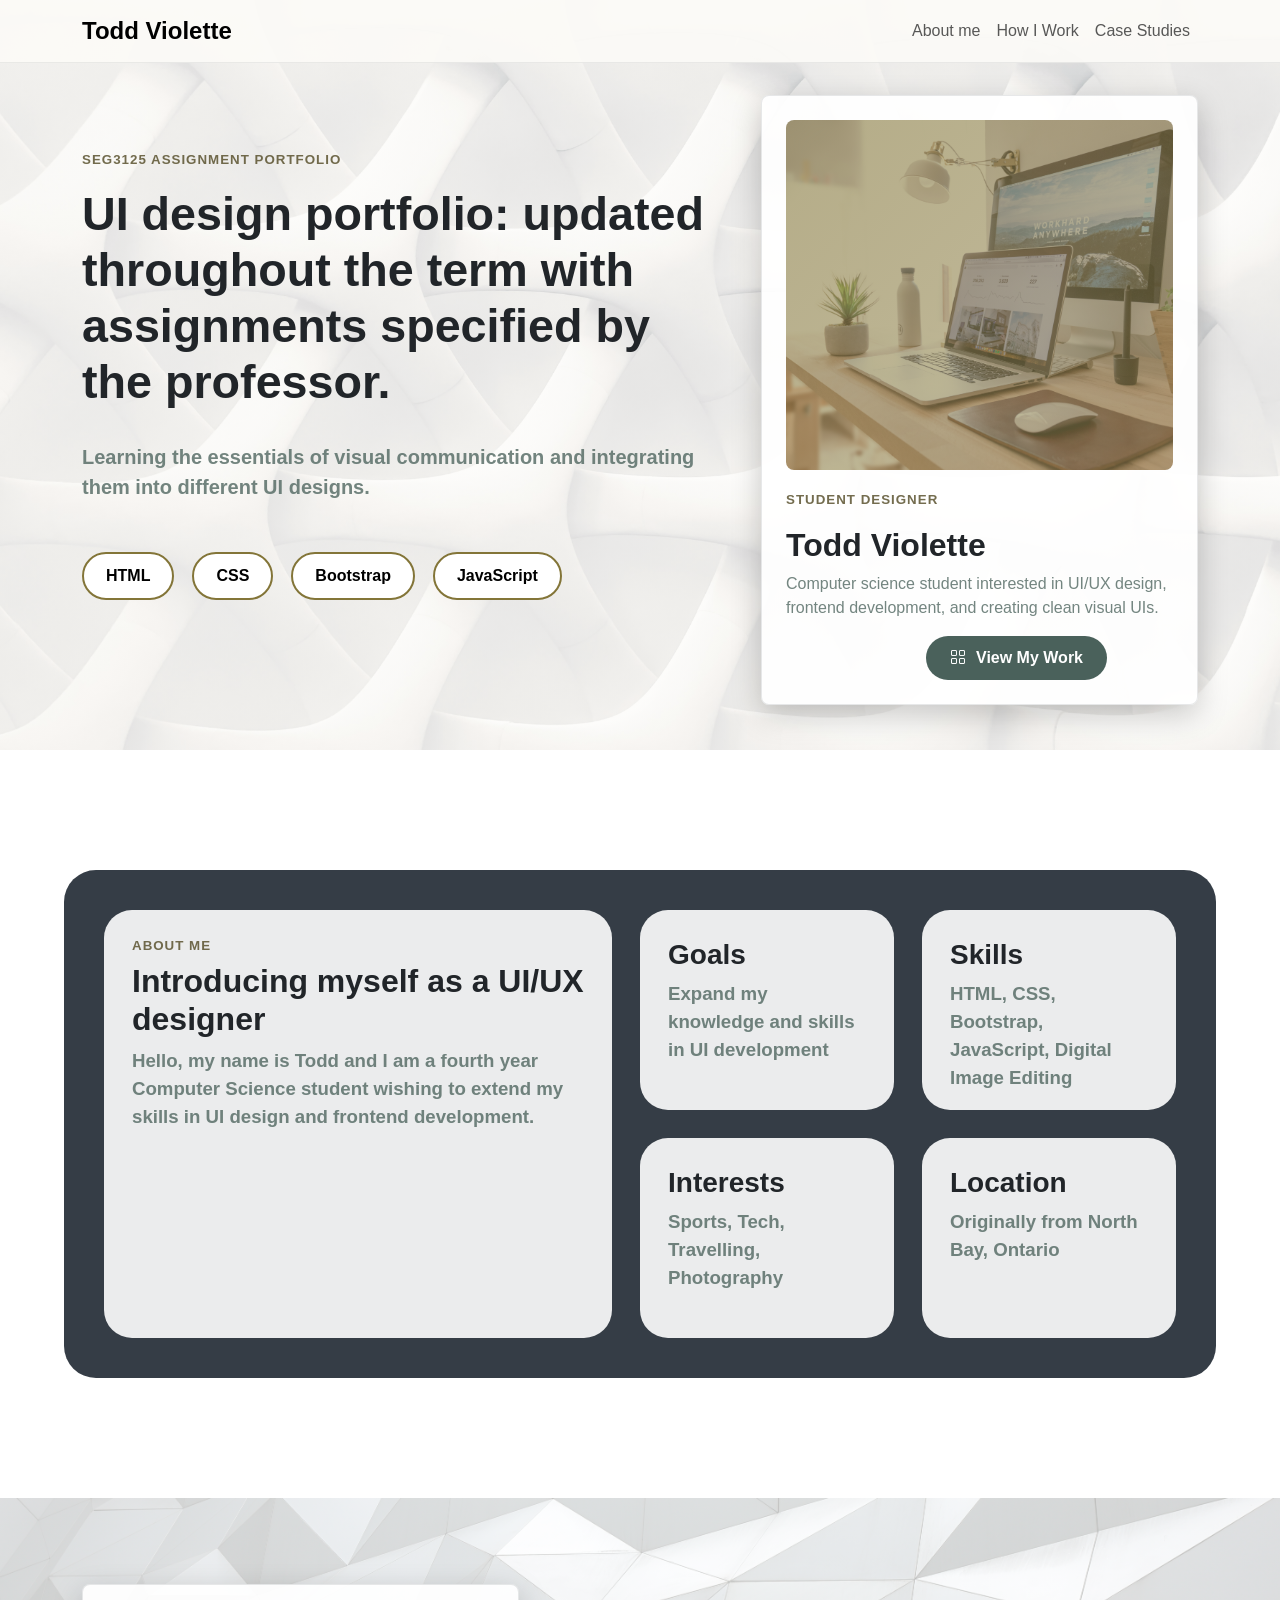
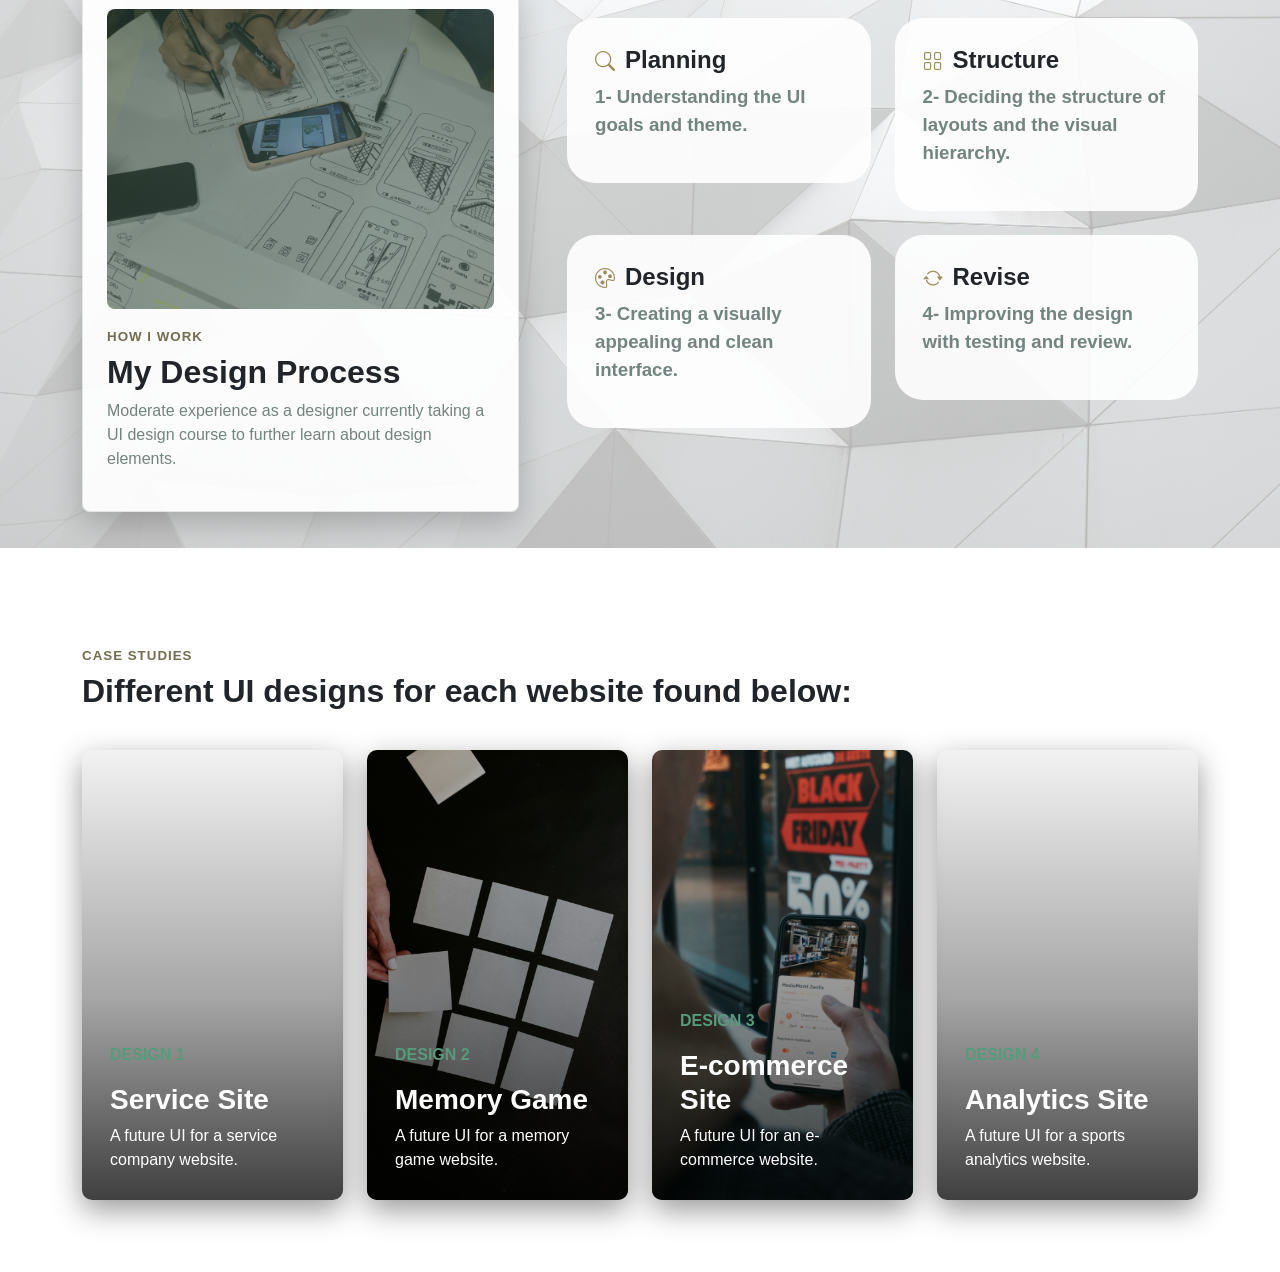
==== index.html @ 63672a0a "portfolio commit" ====
<!DOCTYPE html>
<html lang="en">
    <head>
        <meta charset="UTF-8">
        <meta name="viewport" content="width=device-width, initial-scale=1.0">
        <link rel="preconnect" href="https://cdn.jsdelivr.net">
        <link href="https://cdn.jsdelivr.net/npm/bootstrap@5.3.8/dist/css/bootstrap.min.css" rel="stylesheet">
        <link rel="stylesheet" href="assets/styles.css">
        <link rel="stylesheet" href="https://cdn.jsdelivr.net/npm/bootstrap-icons@1.11.3/font/bootstrap-icons.min.css">
        <title>Todd Violette | UI Design Portfolio</title>

        
    
    </head>
    <body>

        <nav class="navbar navbar-expand-lg fixed-top">
            <div class="container">
                <a class="navbar-brand" href="#top">Todd Violette</a>

                <button class="navbar-toggler" type="button" data-bs-toggle="collapse" data-bs-target="#navbarNav">
                    <span class="navbar-toggler-icon"></span>
                </button>

                <div class="collapse navbar-collapse justify-content-end" id="navbarNav">
                    <ul class="navbar-nav ms-auto">
                        <li><a class="nav-link" href="#about">About me</a></li>
                        <li><a class="nav-link" href="#process">How I Work</a></li>
                        <li><a class="nav-link" href="#my-work">Case Studies</a></li>
                    </ul>
                </div>
            </div>
        </nav>

        <section class="intro-section" id="top">
            <div class="container">
                <div class="row align-items-center g-5">
                    <div class="col-lg-7 col-12">
                        <p class="intro-title">SEG3125 ASSIGNMENT PORTFOLIO</p>
                        <h1>UI design portfolio: updated throughout the term with assignments specified by the professor.</h1>
                        <br>
                        <p class="intro-text">
                            Learning the essentials of visual communication and integrating them into different UI designs. 
                        </p>
                        <div class="skill-tags">
                            <span>HTML</span>
                            <span>CSS</span>
                            <span>Bootstrap</span>
                            <span>JavaScript</span>
                        </div>
                    </div>
                    <div class="col-lg-5 col-12">
                        <div class="picture-panel">
                            <div class="panel-image"></div>
                            <div>
                                <p class="panel-label">STUDENT DESIGNER</p>
                                <h2>Todd Violette</h2>
                                <p style="color: rgba(74, 97, 91, 0.772);">Computer science student interested in UI/UX design, frontend development, and creating clean visual UIs.</p>
                                <a href="#my-work" class="work-button">
                                    <i class="bi bi-grid"></i>
                                    View My Work
                                </a>
                            </div>
                        </div>
                    </div>
                </div>
            </div>
        </section>

        <div id="about"></div>
        <section class="about-grid-section">
            <div class="grid-card intro-card">
                <h4 class="panel-label">ABOUT ME</h4>
                <h2>Introducing myself as a UI/UX designer</h2>
                <p>
                    Hello, my name is Todd and I am a fourth year Computer Science student
                    wishing to extend my skills in UI design and frontend development. 
                </p>
            </div>
            <div class="grid-card">
                <h3>Goals</h3>
                <p>Expand my knowledge and skills in UI development</p>
            </div>
            <div class="grid-card">
                <h3>Skills</h3>
                <p>HTML, CSS, Bootstrap, JavaScript, Digital Image Editing</p>
            </div>

            <div class="grid-card">
                <h3>Interests</h3>
                <p>Sports, Tech, Travelling, Photography</p>
            </div>
            <div class="grid-card">
                <h3>Location</h3>
                <p>Originally from North Bay, Ontario</p>
            </div>
        </section>

        <section class="process-section" id="process">
            <div class="container">
                <div class="row align-items-center g-5">
                    <div class="col-12 col-lg-5">
                        <div class="picture-panel">
                            <div class="process-image"></div>
                            <div>
                                <h4 class="panel-label">HOW I WORK</h4>
                                <h2>My Design Process</h2>
                                <p style="color: rgba(74, 97, 91, 0.772);">
                                    Moderate experience as a designer currently taking a UI design
                                    course to further learn about design elements. 
                                </p>
                            </div>
                        </div>
                    </div>

                    <div class="col-12 col-lg-7">
                        <div class="row g-4">
                            <div class="col-12 col-md-6">
                                <div class="grid-card">
                                    <h4><i class="bi bi-search"></i>Planning</h4>
                                    <p>1- Understanding the UI goals and theme.</p>
                                </div>
                            </div>

                            <div class="col-12 col-md-6">
                                <div class="grid-card">
                                    <h4> <i class="bi bi-grid"></i>Structure</h4>
                                    <p>2- Deciding the structure of layouts and the visual hierarchy.</p>
                                </div>
                            </div>

                            <div class="col-12 col-md-6">
                                <div class="grid-card">
                                    <h4><i class="bi bi-palette"></i>Design</h4>
                                    <p>3- Creating a visually appealing and clean interface.</p>
                                </div>
                            </div>

                            <div class="col-12 col-md-6">
                                <div class="grid-card">
                                    <h4><i class="bi bi-arrow-repeat"></i>Revise</h4>
                                    <p>4- Improving the design with testing and review.</p>
                                </div>
                            </div>

                        </div>
                    </div>
                </div>
            </div>

        </section>

        <section class="case-studies" id="my-work">
            <div class="container">
                <h4 class="panel-label" style="margin-top: 100px;">CASE STUDIES</h4>
                <h2>Different UI designs for each website found below:</h2>

                <div class="row g-4 mt-3">
                    <div class="col-12 col-md-6 col-lg-3">
                        <a class="case-card service-image" href="service.html">
                            <div class="case-content">
                                <p>DESIGN 1</p>
                                <h3>Service Site</h3>
                                <span>A future UI for a service company website.</span>
                                
                            </div>
                        </a>
                    </div>

                    <div class="col-12 col-md-6 col-lg-3">
                        <a class="case-card game-image" href="memory-game.html">
                            <div class="case-content">
                                <p>DESIGN 2</p>
                                <h3>Memory Game</h3>
                                <span>A future UI for a memory game website.</span>
                                
                            </div>
                        </a>
                    </div>

                    <div class="col-12 col-md-6 col-lg-3">
                        <a class="case-card ecommerce-image" href="ecommerce.html">
                            <div class="case-content">
                                <p>DESIGN 3</p>
                                <h3>E-commerce Site</h3>
                                <span>A future UI for an e-commerce website.</span>
                                
                            </div>
                        </a>
                    </div>

                    <div class="col-12 col-md-6 col-lg-3">
                        <a class="case-card analytics-image" href="analytics.html">
                            <div class="case-content">
                                <p>DESIGN 4</p>
                                <h3>Analytics Site</h3>
                                <span>A future UI for a sports analytics website.</span>
                            </div>
                        </a>
                    </div>
                </div>
            </div>
        </section>


        <br><br><br>
        <script src="https://cdn.jsdelivr.net/npm/bootstrap@5.3.8/dist/js/bootstrap.bundle.min.js"></script>
    </body>
</html>
---- assets/styles.css ----
html {
    scroll-behavior: smooth;
}

body {
    background: var(--paper);
    font-family:'Gill Sans', 'Gill Sans MT', Calibri, 'Trebuchet MS', sans-serif;

}

.navbar {
    background: rgba(251, 250, 247, 0.94);
    border-bottom: 1px solid rgba(23, 32, 38, 0.08);

}

.navbar-brand {
    font-weight: 800;
    font-size: 24px;
    font-family: Arial, Helvetica, sans-serif;
}

.nav-link:hover{
    font-weight: 600;
    color: rgb(83, 75, 38);
}

.intro-section {
    min-height: 750px;
    display: flex;
    align-items: center;
    background:
        linear-gradient(135deg, rgba(251, 250, 247, 0.655), rgba(251, 250, 247, 0.55)),
        url("background.jpg") center / cover;
}

.intro-title, .panel-label {
    color: rgba(83, 75, 38, 0.816);
    font-size: 10pt;
    font-weight: bold;
    letter-spacing: 1px;
}

h1 {
    font-weight: bold;
    font-size: 35pt;
}

h2, h3, h4 {
    font-weight: bold;
}

.intro-text {
    color: rgba(74, 97, 91, 0.772);
    font-weight: bold;
    font-size: 15pt;
    max-width: 650px;
}

.skill-tags {
    display: flex;
    gap: 18px;
    flex-wrap: wrap;
    margin-top: 50px;
}

.skill-tags span {
    padding: 10px 22px;
    border: 2px solid #837538;
    border-radius: 999px;
    font-size: 16px;
    font-weight: 700;
    color: black;
    background-color: white;
}

.picture-panel {
    background: rgba(255, 255, 255, 0.92);
    border: 1px solid rgba(23, 32, 38, 0.1);
    border-radius: 8px;
    box-shadow: 0 10px 30px rgba(0, 0, 0, 0.208);
    padding: 24px;
    margin-top: 50px;
}

.panel-image{
    width: 100%;
    height: 350px;
    border-radius: 8px;
    background:
        linear-gradient(135deg,rgba(131, 117, 56, 0.599),rgba(155, 142, 92, 0.598)),
        url("set-up.jpg") center / cover;
    display: grid;
    place-items: center;
    margin-bottom: 20px;

}

.process-image {
    width: 100%;
    height: 300px;
    border-radius: 8px;
    background:
        linear-gradient(135deg,rgba(47, 72, 61, 0.6),rgba(74, 97, 91, 0.6)),
        url("process.jpg") center / cover;
    display: grid;
    place-items: center;
    margin-bottom: 20px;
}


.work-button {
    display: inline-flex;
    align-items: center;
    
    background-color: rgb(74, 97, 91);
    color: white;
    font-weight: 600;
    text-decoration: none;

    border-radius: 999px;
    margin-left: 140px;
    gap: 10px;
    padding: 10px 24px;
}

.work-button:hover {
    background-color: rgb(47, 72, 61);
    transform: translateY(-2px);
}

.about-grid-section {
    width: 90%;
    margin: 120px auto;
    background-color: #17202add;
    border-radius: 32px;
    padding: 40px;

    display: grid;
    grid-template-columns: 2fr 1fr 1fr;
    grid-template-rows: 200px 200px;
    gap: 28px;
}

.grid-card {
    background: rgba(255, 255, 255, 0.9);
    border-radius: 28px;
    padding: 28px;
    overflow: hidden;
}

.intro-card {
    grid-row: span 2;
}

.grid-card p {
    color: rgba(74, 97, 91, 0.772);
    font-size: 14pt;
    font-weight: 600;
}

.grid-card:hover, .case-card:hover {
    transform: translateY(-5px);
}

.process-section {
    min-height: 650px;
    display: flex;
    align-items: center;
    background:
        linear-gradient(135deg, rgba(255, 255, 255, 0.75), rgba(255, 255, 255, 0.7)),
        url("background2.jpg") center / cover;


}

.grid-card i {
    color: rgb(155, 142, 92);
    margin-right: 10px;
    font-size: 20px;
}

.case-card {
    min-height: 450px;
    border-radius: 10px;
    padding: 28px;
    position: relative;
    overflow: hidden;
    display: flex;
    flex-direction: column;
    justify-content: flex-end;
    text-decoration: none;
    background-size: cover;
    background-position: center;
    box-shadow: 0 10px 30px rgba(0, 0, 0, 0.408);
}

.case-card::before {
    content: "";
    position: absolute;
    inset: 0;
    background: linear-gradient(
        to top,
        rgba(0,0,0,0.75) 0%,
        rgba(0,0,0,0.35) 45%,
        rgba(0,0,0,0.05) 100%
  );
    z-index: 1;
}


.service-image {
    background-image: url("service.jpg");
    
}

.game-image {
    background-image: url("memory.jpg");

}

.ecommerce-image {
    background-image: url("ecommerce.jpg");

}

.analytics-image {
    background-image: url("analytics.jpg");

}

.case-content {
  position: relative;
  z-index: 2;
}

.case-content p {
    color: #579a7c;
    font-weight: bold;
    
}

.case-content h3, .case-content span {
    color: white;

}
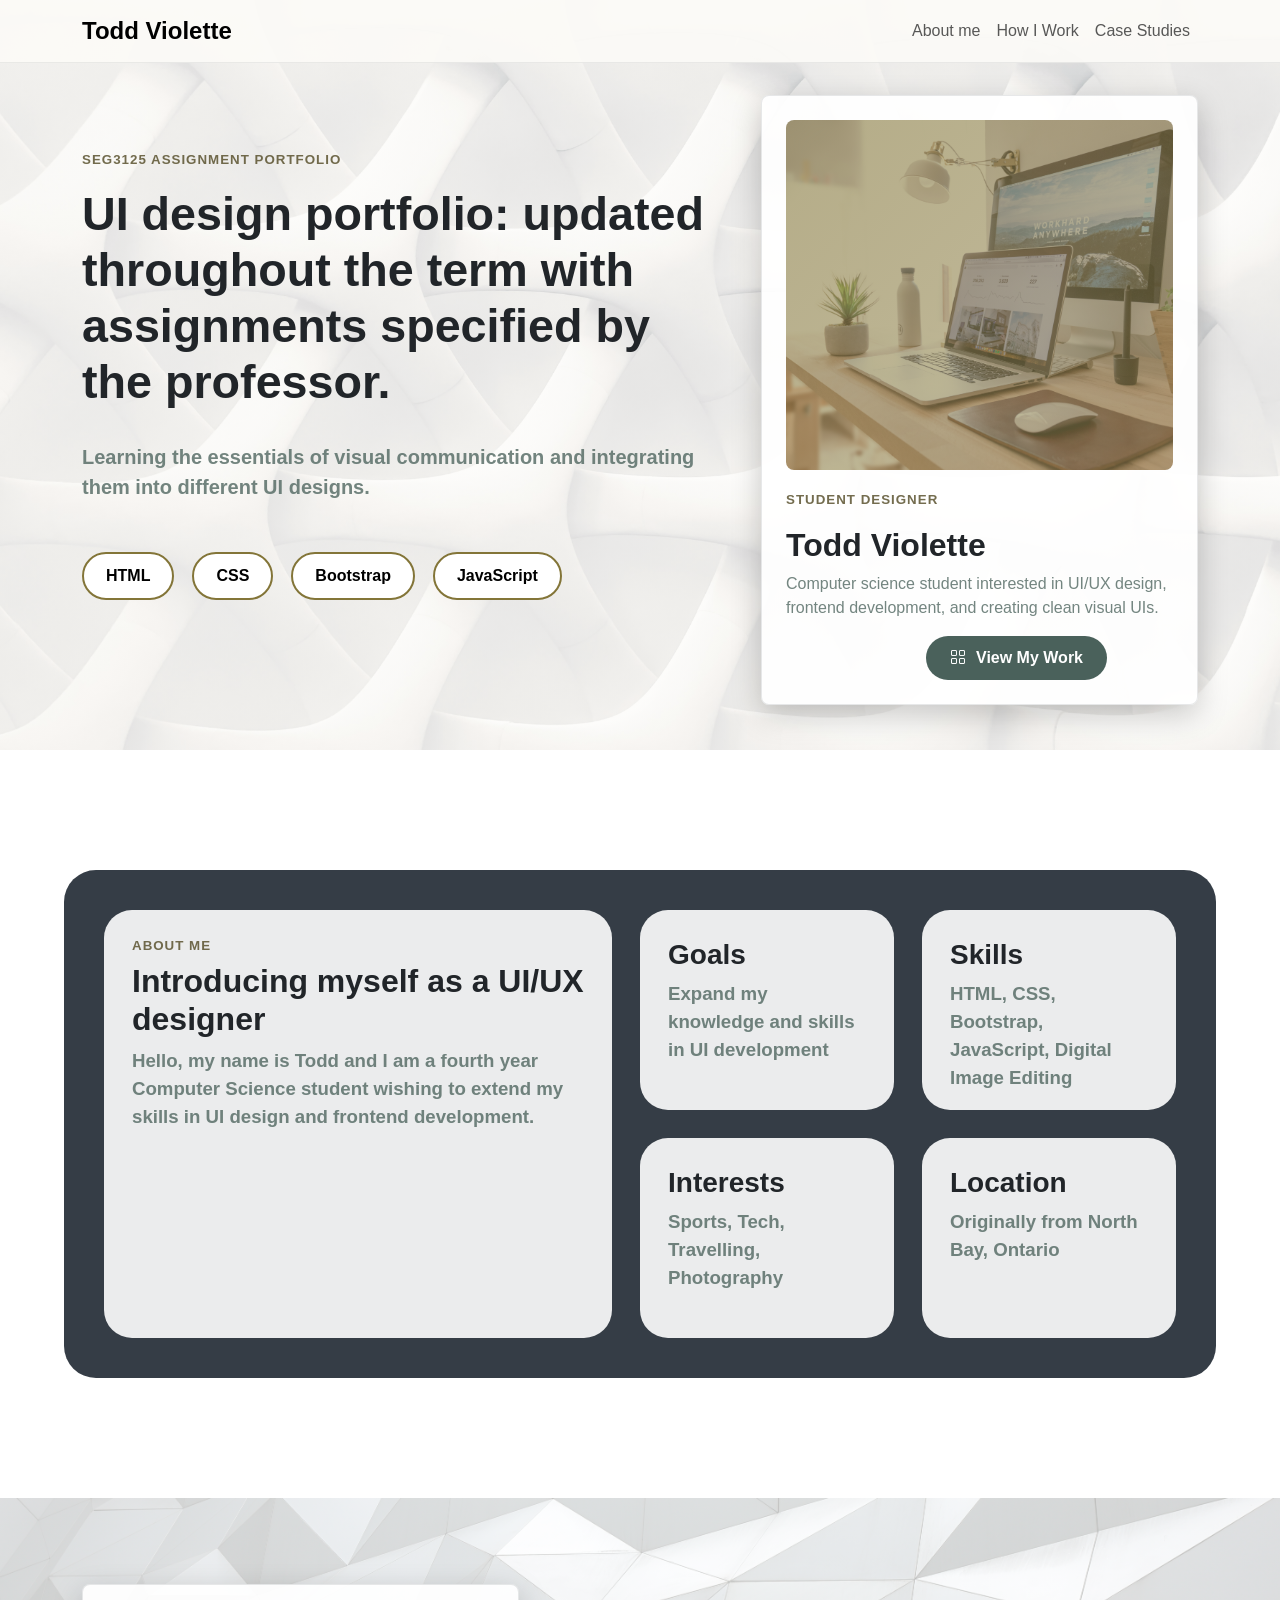
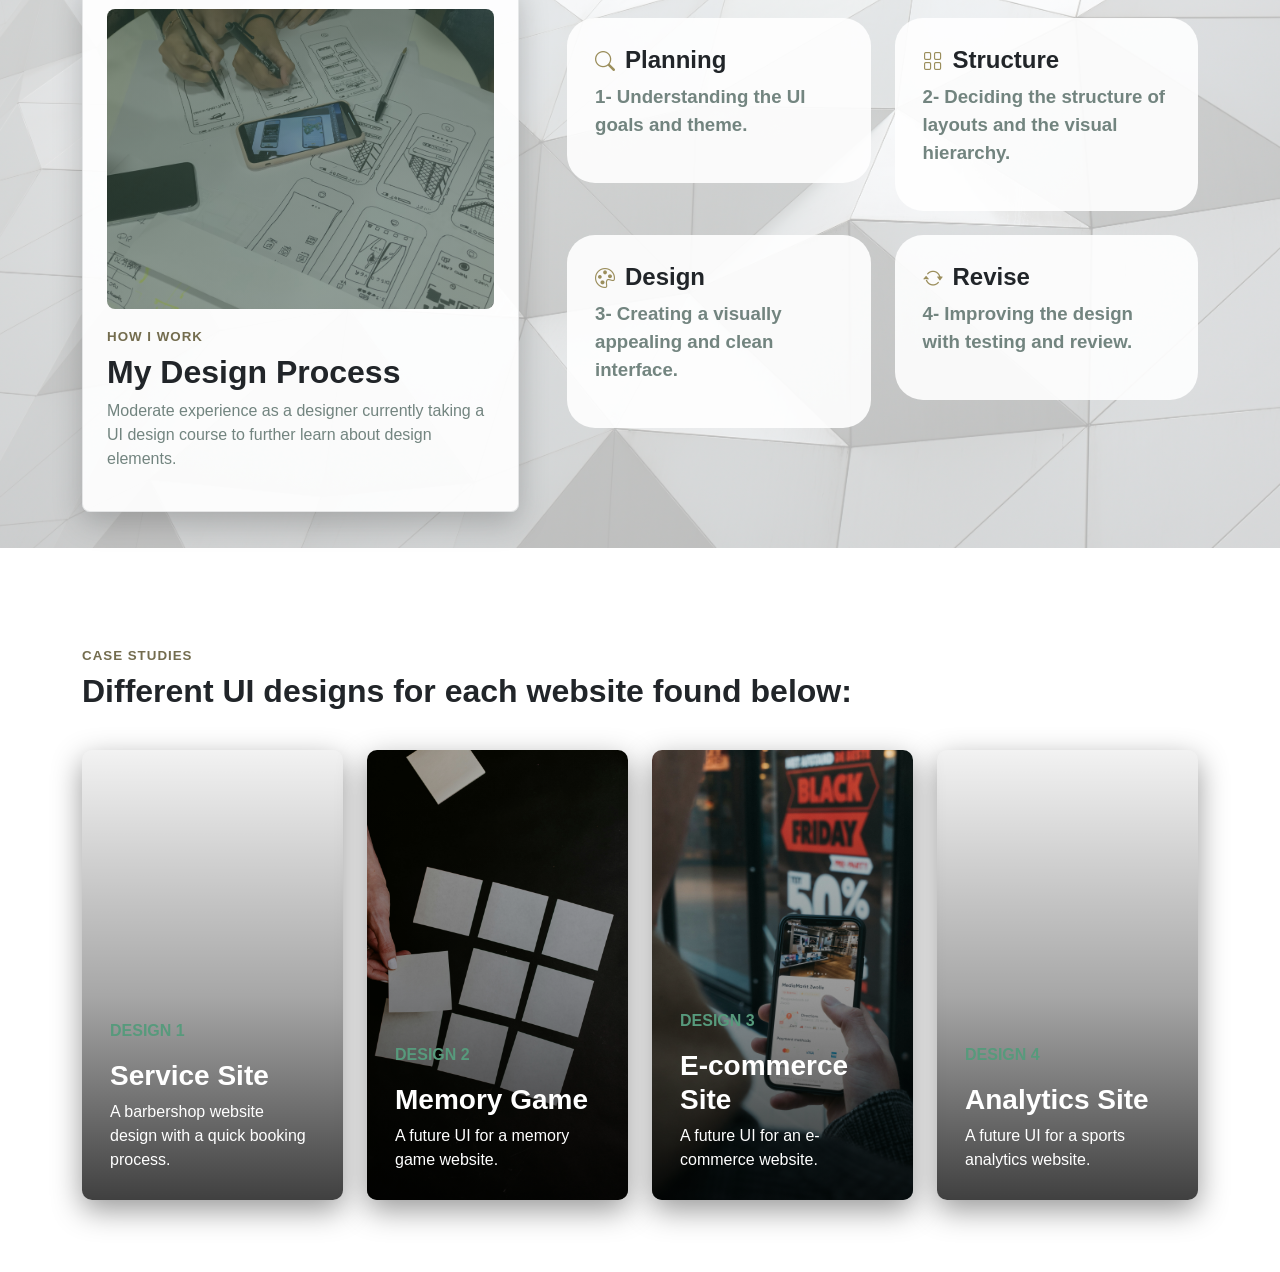
==== commit 2cfe2f64: "Added service site link" ====
--- a/index.html
+++ b/index.html
@@ -157,11 +157,11 @@
 
                 <div class="row g-4 mt-3">
                     <div class="col-12 col-md-6 col-lg-3">
-                        <a class="case-card service-image" href="service.html">
+                        <a class="case-card service-image" href="https://vintage-cuts.netlify.app/" target="_blank">
                             <div class="case-content">
                                 <p>DESIGN 1</p>
                                 <h3>Service Site</h3>
-                                <span>A future UI for a service company website.</span>
+                                <span>A barbershop website design with a quick booking process.</span>
                                 
                             </div>
                         </a>
--- a/assets/styles.css
+++ b/assets/styles.css
@@ -210,7 +210,7 @@
 
 
 .service-image {
-    background-image: url("service.jpg");
+    background-image: url("barbershop.jpg");
     
 }
 
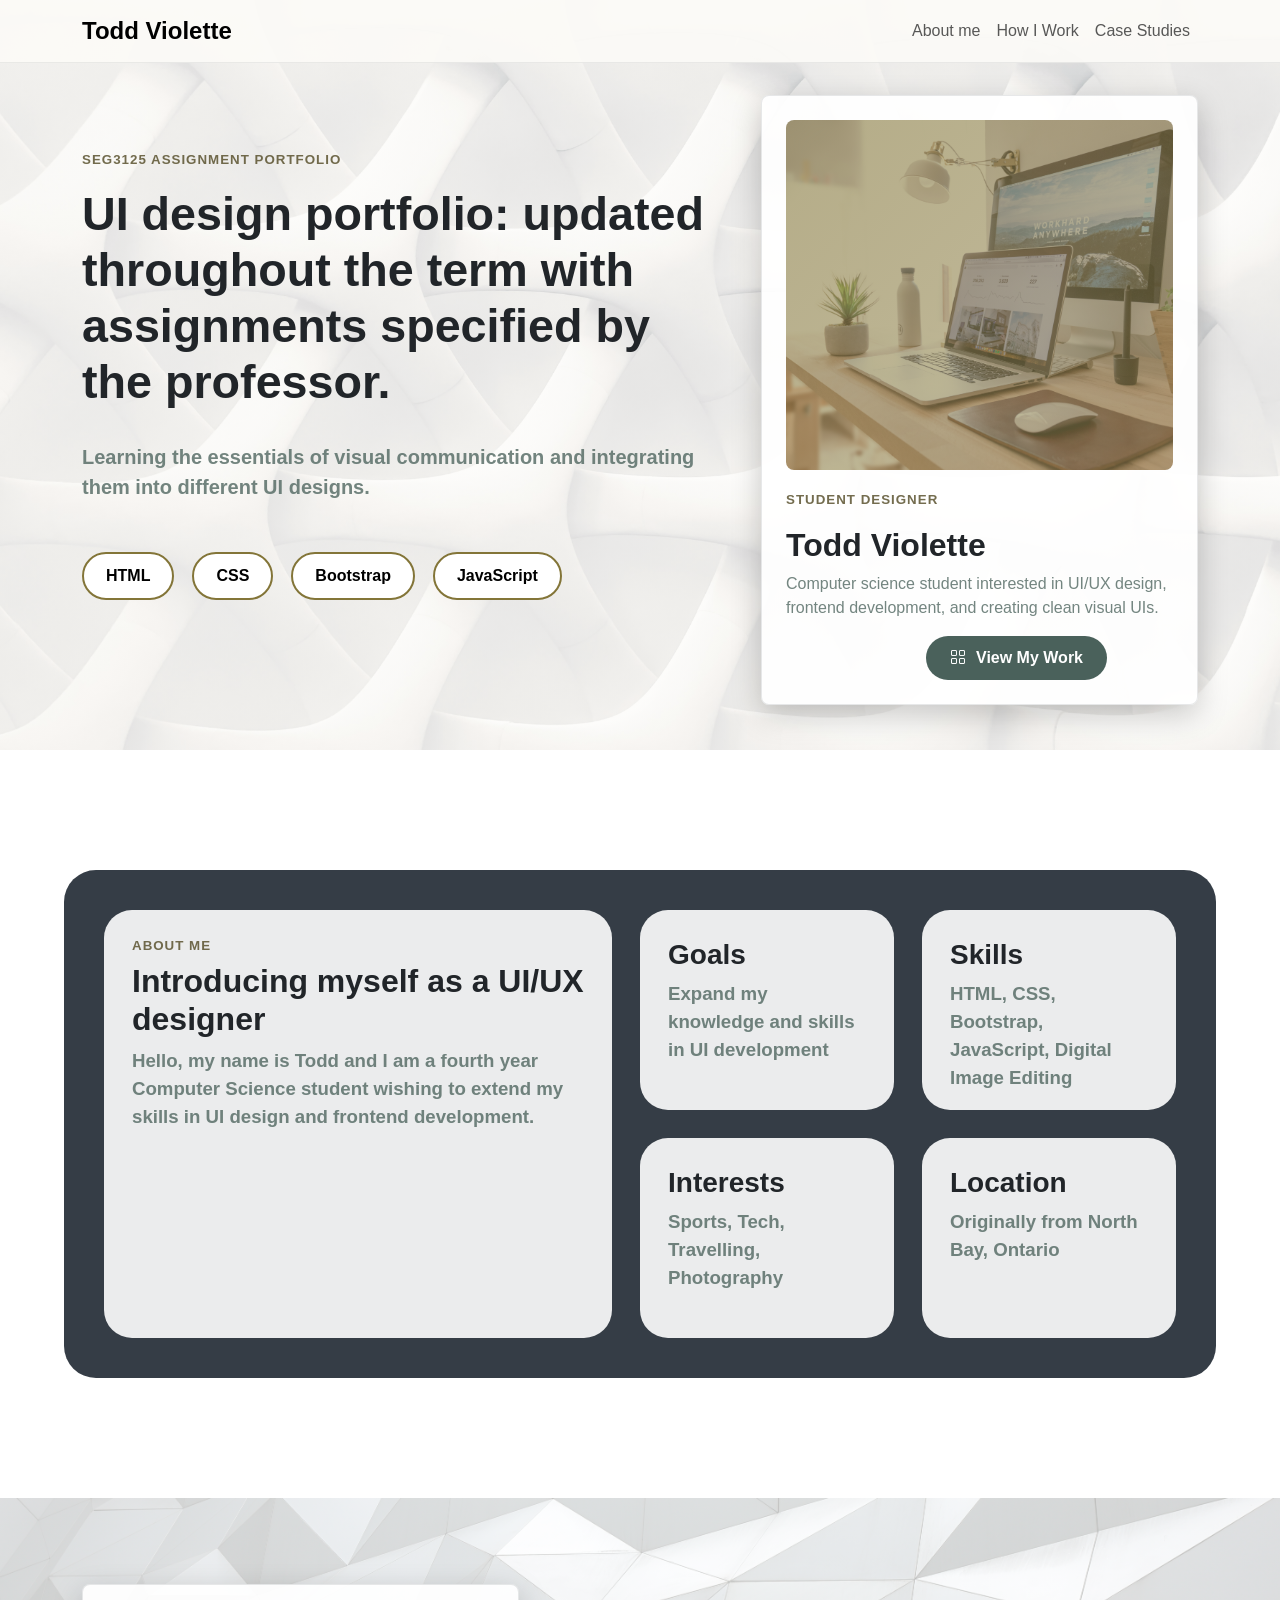
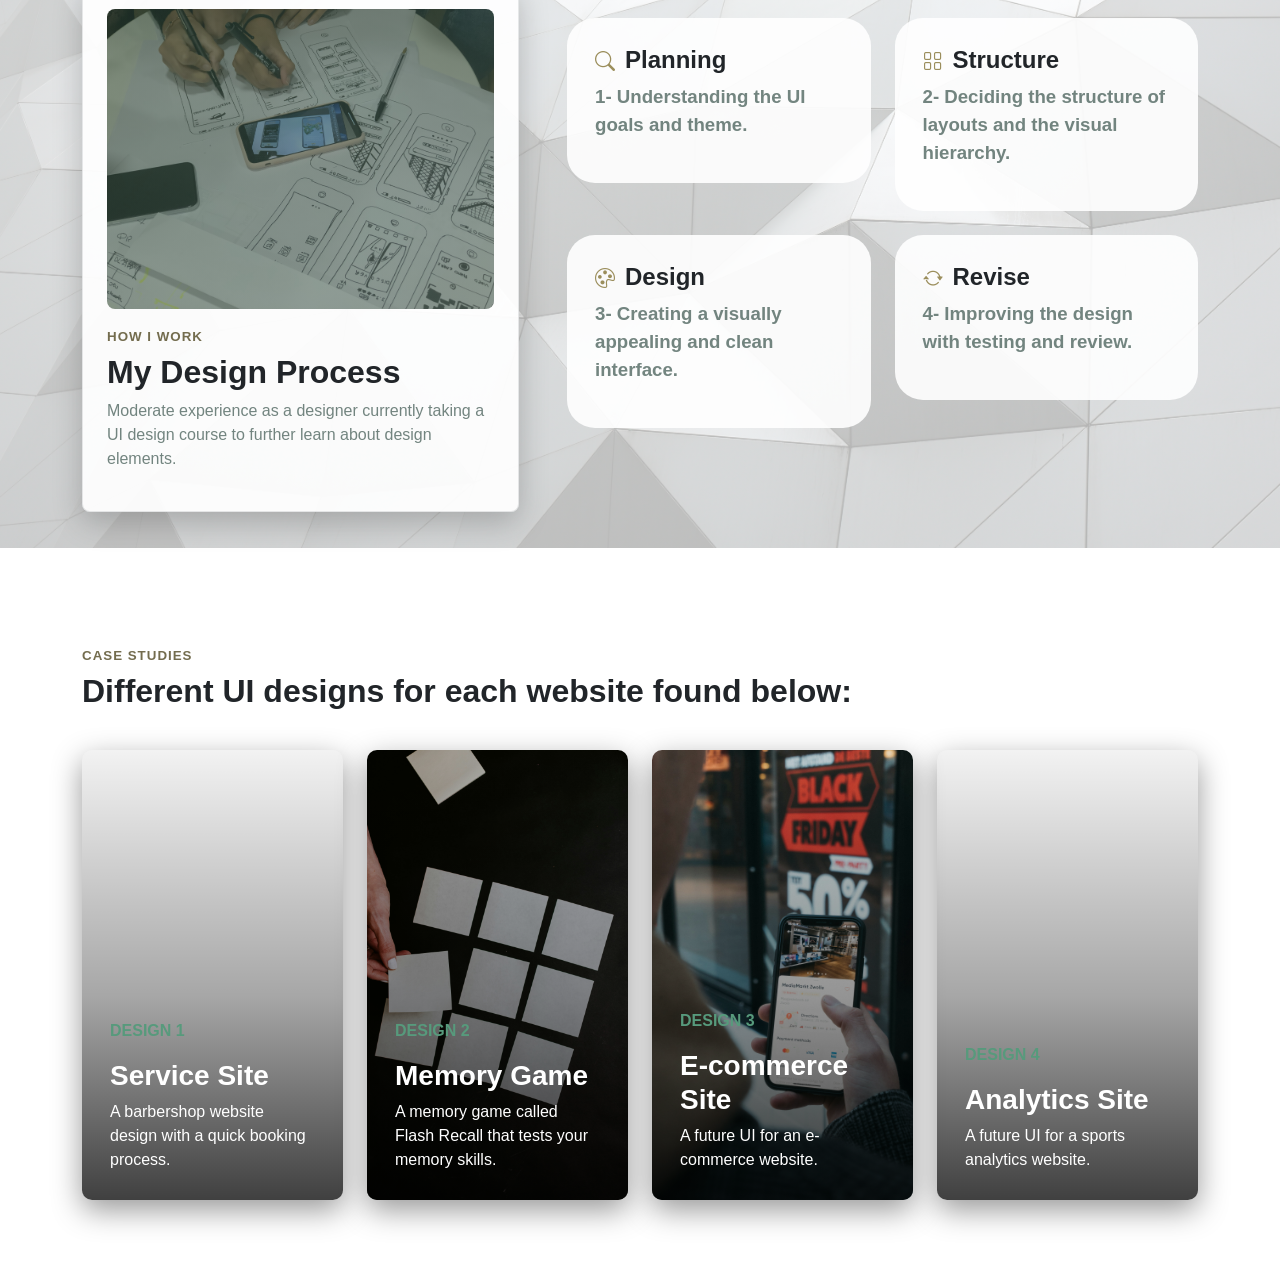
==== commit b02632fc: "Added Flash Recall link" ====
--- a/index.html
+++ b/index.html
@@ -168,11 +168,11 @@
                     </div>
 
                     <div class="col-12 col-md-6 col-lg-3">
-                        <a class="case-card game-image" href="memory-game.html">
+                        <a class="case-card game-image" href="https://flashrecallll.netlify.app/" target="_blank">
                             <div class="case-content">
                                 <p>DESIGN 2</p>
                                 <h3>Memory Game</h3>
-                                <span>A future UI for a memory game website.</span>
+                                <span>A memory game called Flash Recall that tests your memory skills.</span>
                                 
                             </div>
                         </a>
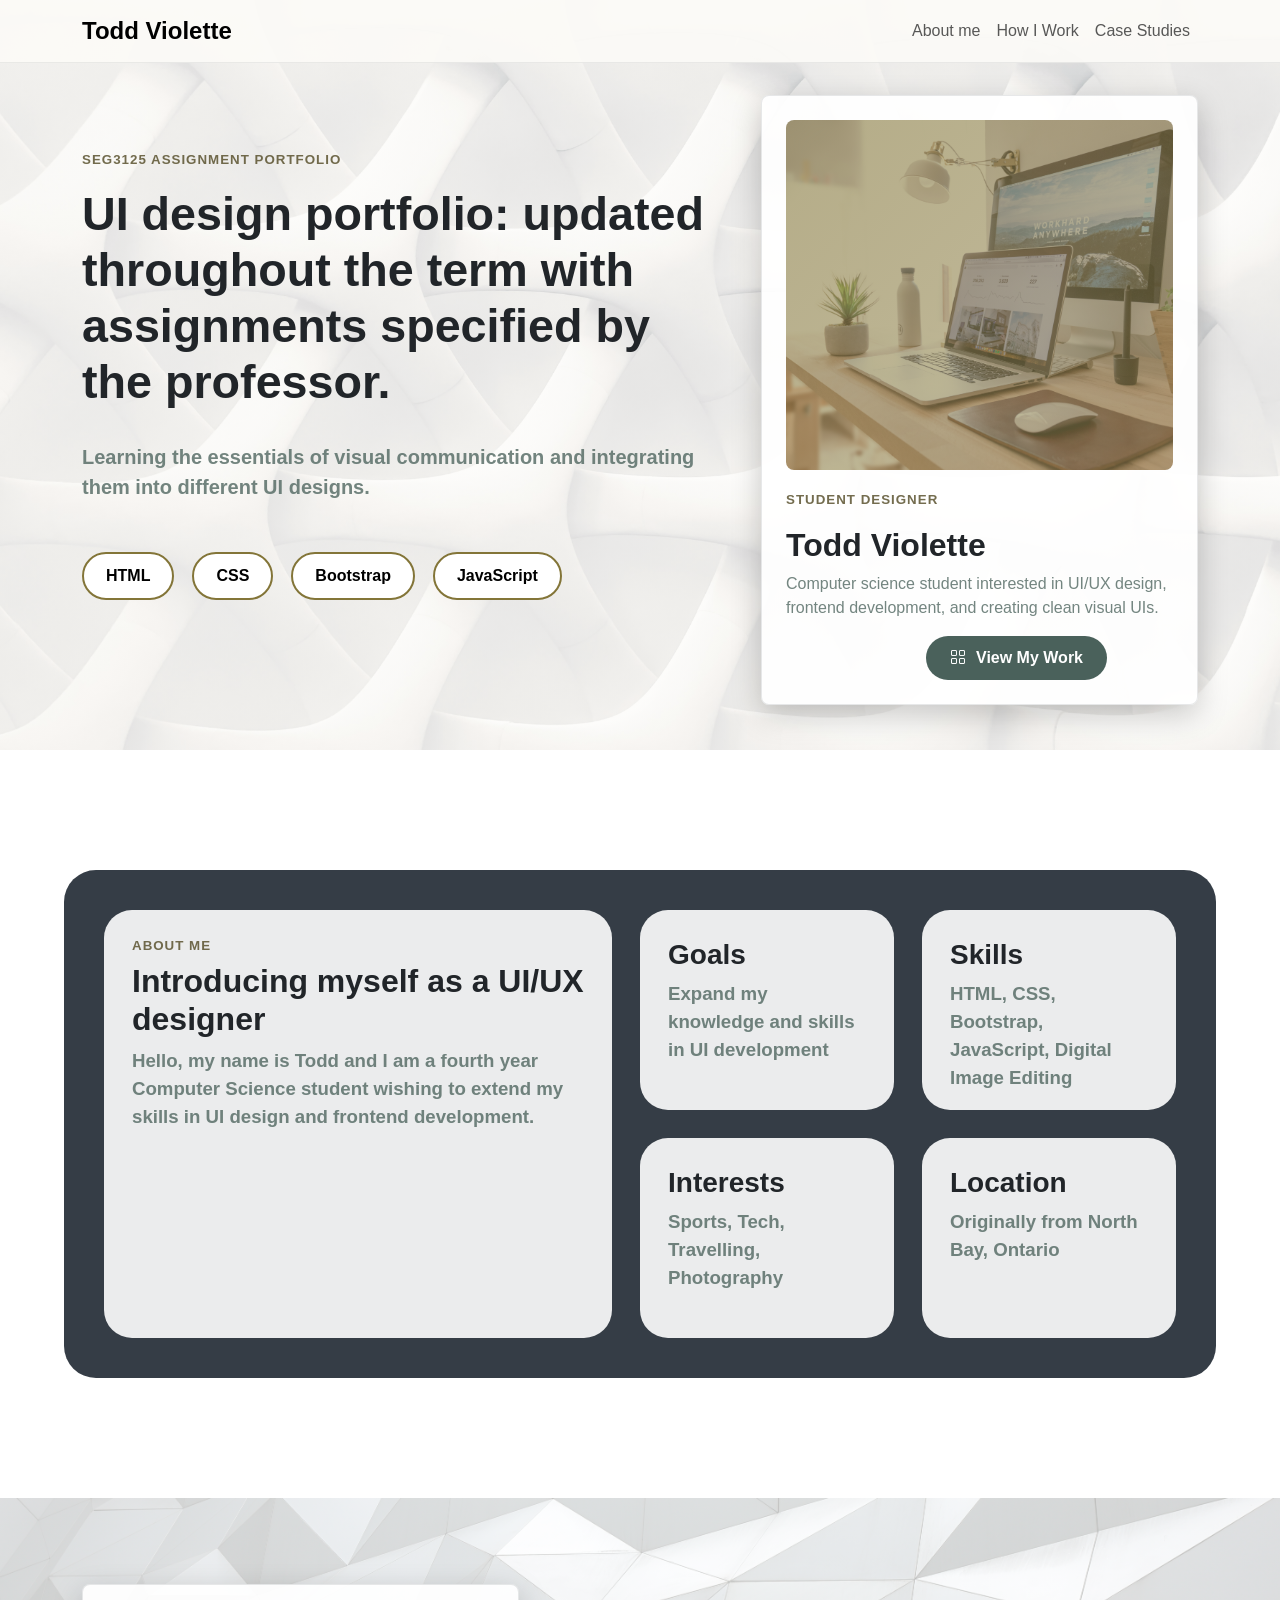
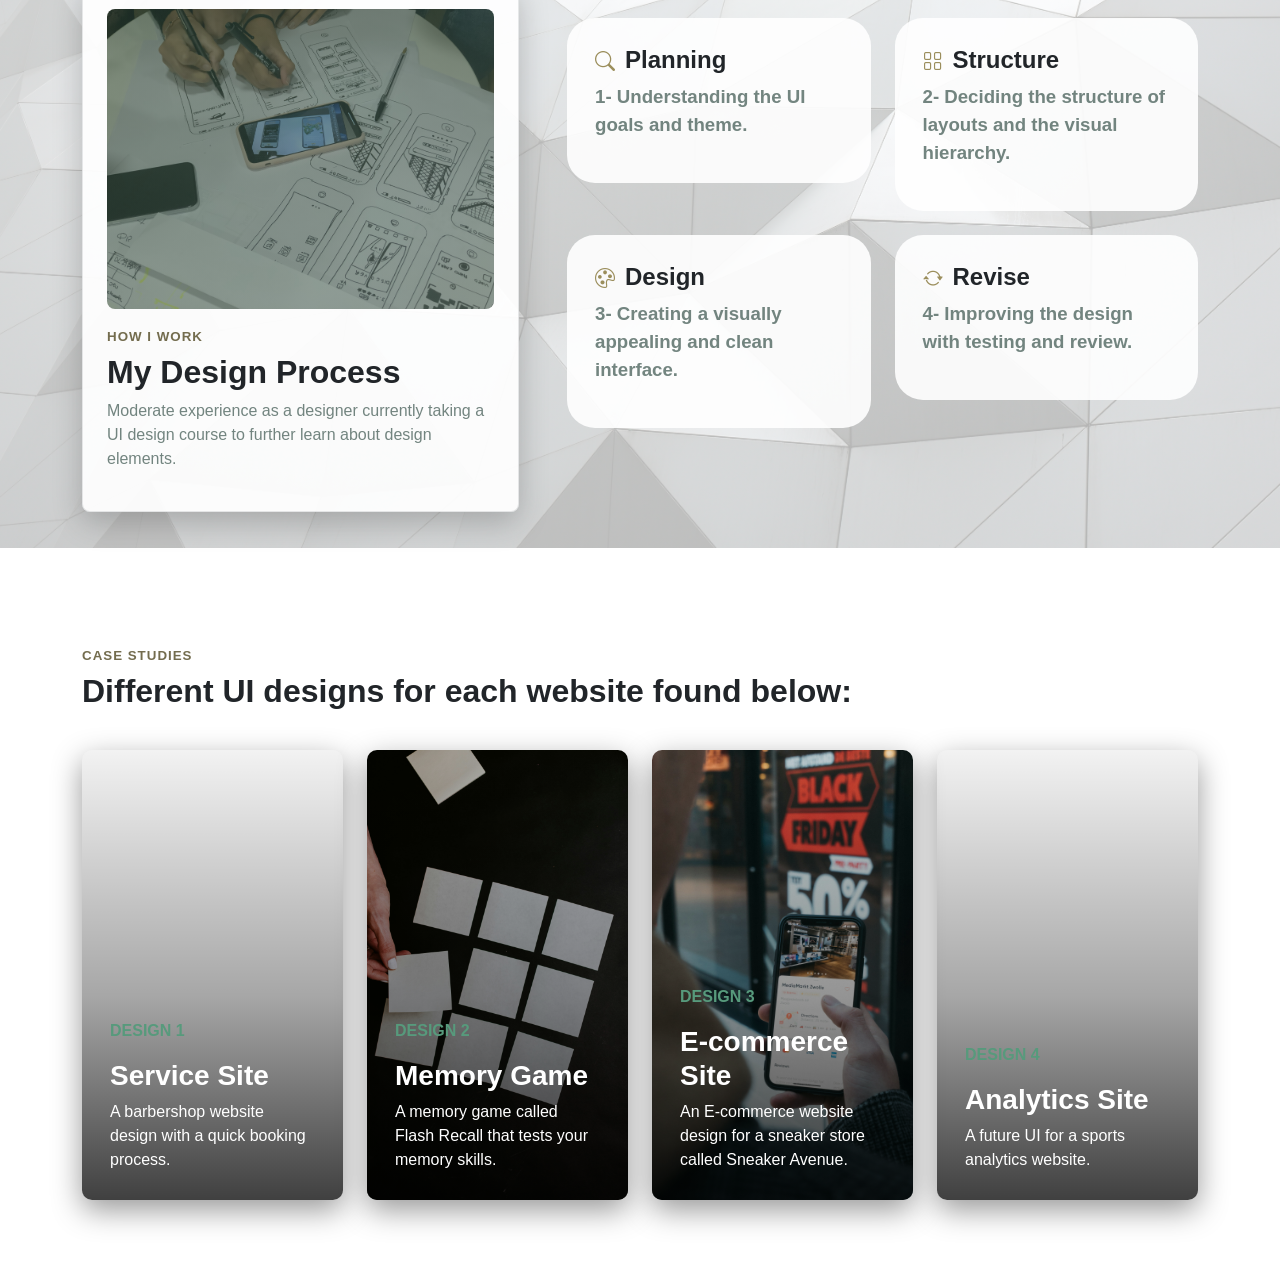
==== commit 8a2de1a0: "Changed message on Design 3 card" ====
--- a/index.html
+++ b/index.html
@@ -179,11 +179,11 @@
                     </div>
 
                     <div class="col-12 col-md-6 col-lg-3">
-                        <a class="case-card ecommerce-image" href="ecommerce.html">
+                        <a class="case-card ecommerce-image" href="https://sneaker-avenue.netlify.app/" target="_blank">
                             <div class="case-content">
                                 <p>DESIGN 3</p>
                                 <h3>E-commerce Site</h3>
-                                <span>A future UI for an e-commerce website.</span>
+                                <span>An E-commerce website design for a sneaker store called Sneaker Avenue.</span>
                                 
                             </div>
                         </a>
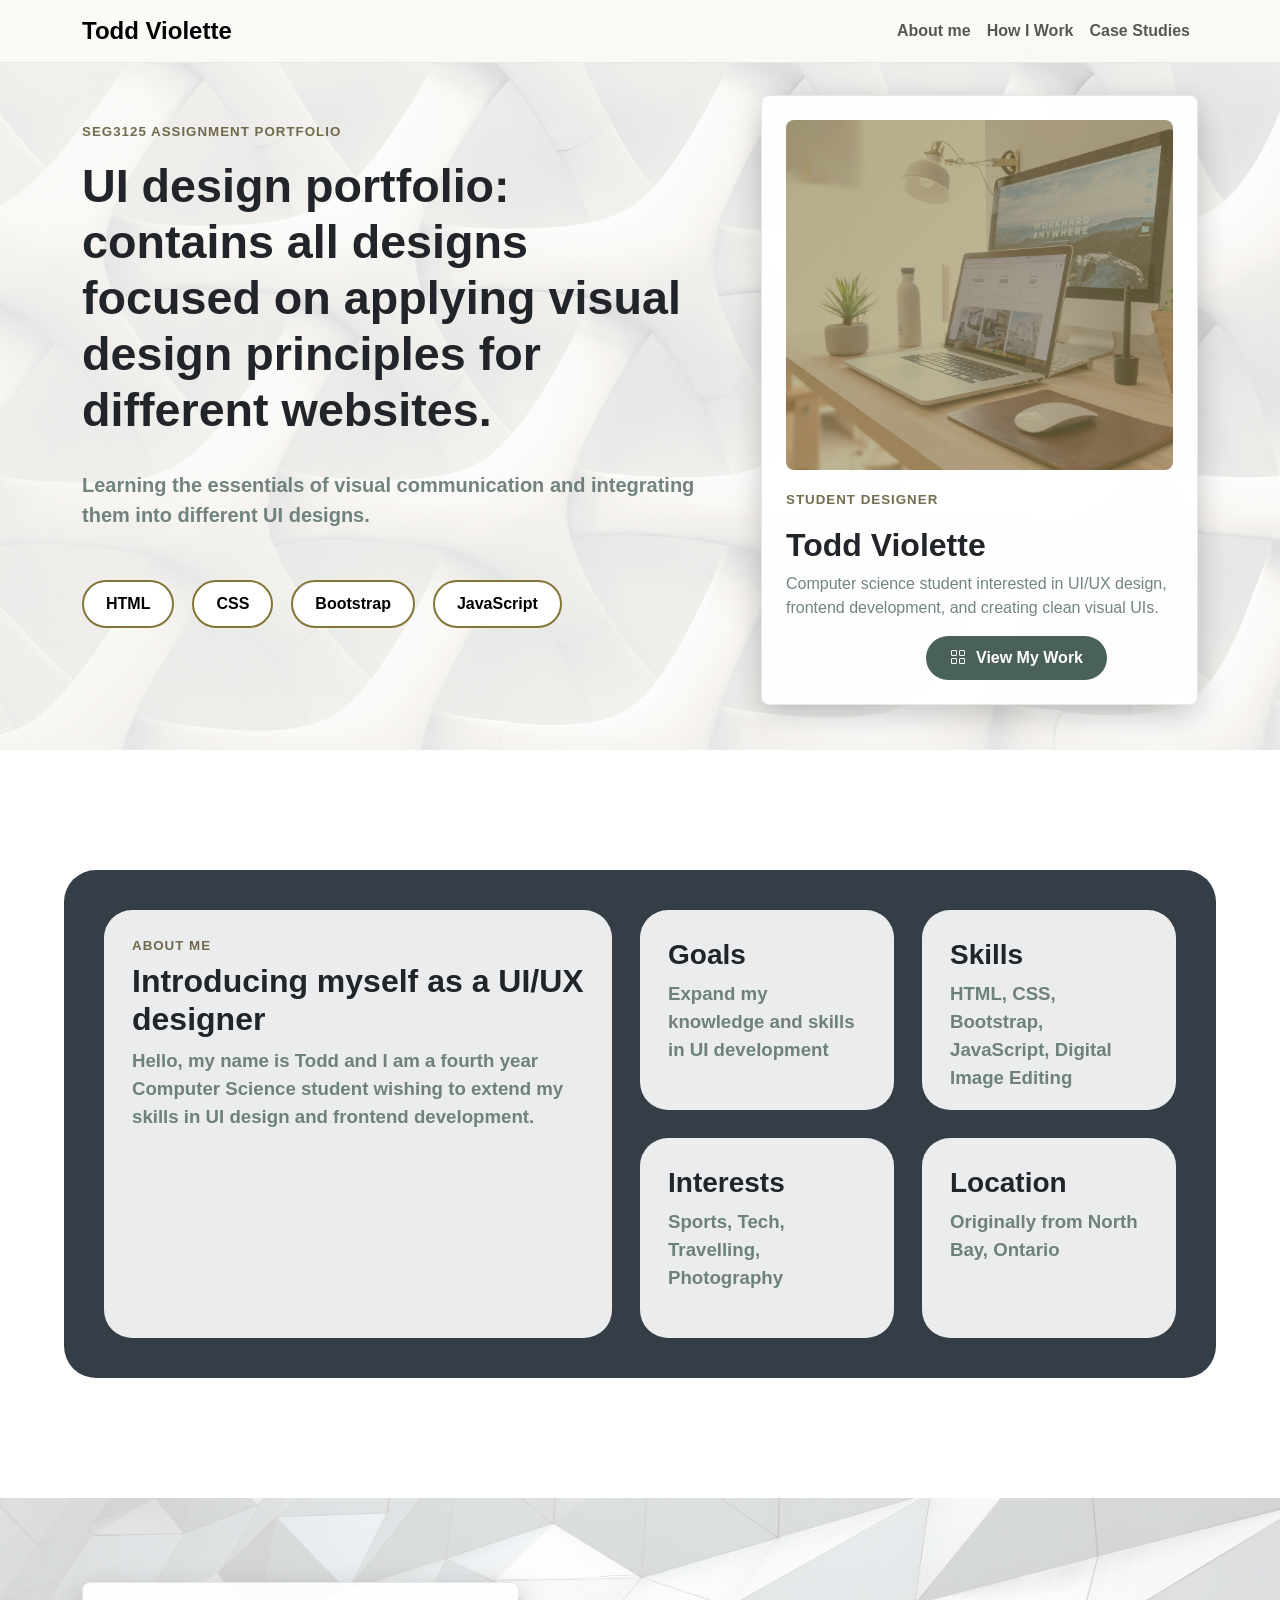
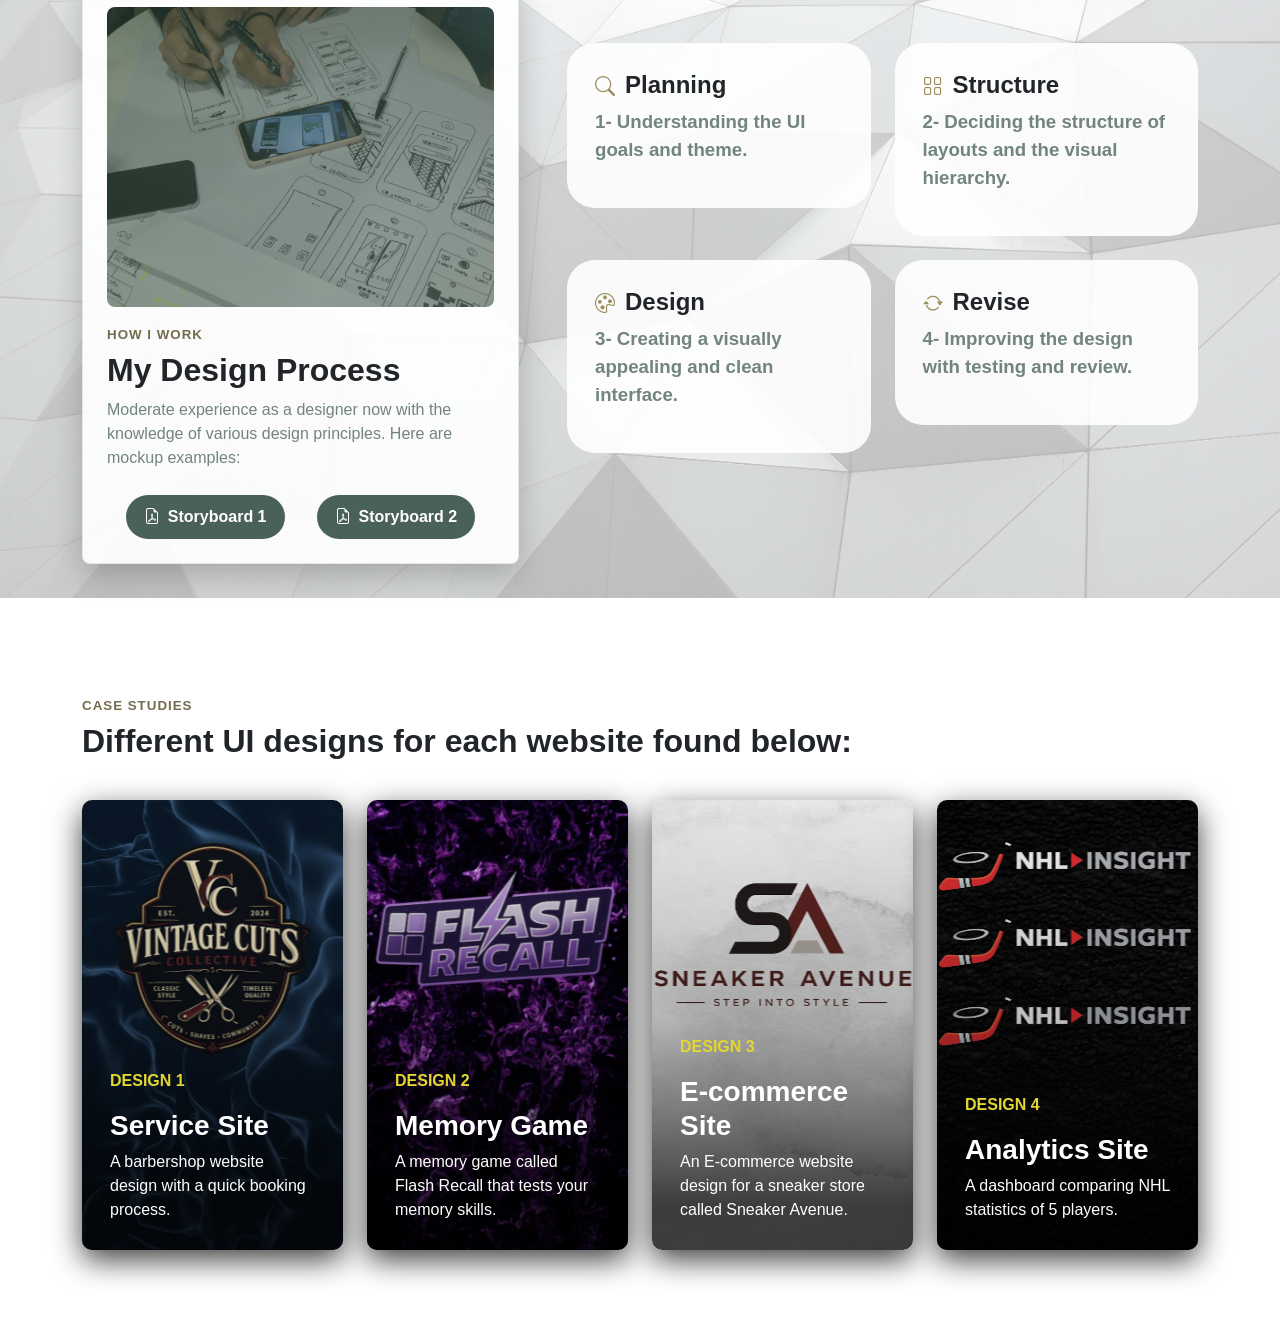
==== commit b14af476: "Modified final portfolio" ====
--- a/index.html
+++ b/index.html
@@ -22,7 +22,7 @@
                     <span class="navbar-toggler-icon"></span>
                 </button>
 
-                <div class="collapse navbar-collapse justify-content-end" id="navbarNav">
+                <div class="nav-right collapse navbar-collapse justify-content-end" id="navbarNav">
                     <ul class="navbar-nav ms-auto">
                         <li><a class="nav-link" href="#about">About me</a></li>
                         <li><a class="nav-link" href="#process">How I Work</a></li>
@@ -37,7 +37,7 @@
                 <div class="row align-items-center g-5">
                     <div class="col-lg-7 col-12">
                         <p class="intro-title">SEG3125 ASSIGNMENT PORTFOLIO</p>
-                        <h1>UI design portfolio: updated throughout the term with assignments specified by the professor.</h1>
+                        <h1>UI design portfolio: contains all designs focused on applying visual design principles for different websites.</h1>
                         <br>
                         <p class="intro-text">
                             Learning the essentials of visual communication and integrating them into different UI designs. 
@@ -106,9 +106,21 @@
                                 <h4 class="panel-label">HOW I WORK</h4>
                                 <h2>My Design Process</h2>
                                 <p style="color: rgba(74, 97, 91, 0.772);">
-                                    Moderate experience as a designer currently taking a UI design
-                                    course to further learn about design elements. 
+                                    Moderate experience as a designer now with the knowledge of various design principles.
+                                    Here are mockup examples: 
                                 </p>
+                            </div>
+
+                             <div class="storyboard-links">
+                                <a href="assets/mockups-barber.pdf" target="_blank" class="storyboard-button">
+                                    <i class="bi bi-file-earmark-pdf"></i>
+                                    Storyboard 1
+                                </a>
+
+                                <a href="assets/mockups-memory.pdf" target="_blank" class="storyboard-button">
+                                    <i class="bi bi-file-earmark-pdf"></i>
+                                    Storyboard 2
+                                </a>
                             </div>
                         </div>
                     </div>
@@ -190,11 +202,11 @@
                     </div>
 
                     <div class="col-12 col-md-6 col-lg-3">
-                        <a class="case-card analytics-image" href="analytics.html">
+                        <a class="case-card analytics-image" href="https://nhl-insight.netlify.app/">
                             <div class="case-content">
                                 <p>DESIGN 4</p>
                                 <h3>Analytics Site</h3>
-                                <span>A future UI for a sports analytics website.</span>
+                                <span>A dashboard comparing NHL statistics of 5 players.</span>
                             </div>
                         </a>
                     </div>
--- a/assets/styles.css
+++ b/assets/styles.css
@@ -19,10 +19,12 @@
     font-size: 24px;
     font-family: Arial, Helvetica, sans-serif;
 }
-
+.nav-link {
+    font-weight: 600;
+    
+}
 .nav-link:hover{
-    font-weight: 600;
-    color: rgb(83, 75, 38);
+    color: rgb(155, 136, 54);
 }
 
 .intro-section {
@@ -112,21 +114,22 @@
 .work-button {
     display: inline-flex;
     align-items: center;
-    
     background-color: rgb(74, 97, 91);
     color: white;
     font-weight: 600;
     text-decoration: none;
-
     border-radius: 999px;
     margin-left: 140px;
     gap: 10px;
     padding: 10px 24px;
+    transition: 0.3s;
+
 }
 
 .work-button:hover {
     background-color: rgb(47, 72, 61);
     transform: translateY(-2px);
+    transition: 0.3s;
 }
 
 .about-grid-section {
@@ -147,6 +150,7 @@
     border-radius: 28px;
     padding: 28px;
     overflow: hidden;
+    transition: 0.3s;
 }
 
 .intro-card {
@@ -160,11 +164,12 @@
 }
 
 .grid-card:hover, .case-card:hover {
-    transform: translateY(-5px);
+    transform: translateY(-10px);
+    transition: 0.3s;
 }
 
 .process-section {
-    min-height: 650px;
+    min-height: 700px;
     display: flex;
     align-items: center;
     background:
@@ -172,6 +177,32 @@
         url("background2.jpg") center / cover;
 
 
+}
+
+.storyboard-links {
+    display: flex;
+    gap: 32px;
+    margin-top: 25px;
+    justify-content: center;
+}
+
+.storyboard-button {
+    display: inline-flex;
+    align-items: center;
+    gap: 8px;
+    padding: 10px 18px;
+    background-color: rgb(74, 97, 91);
+    color: white;
+    text-decoration: none;
+    border-radius: 999px;
+    font-weight: 600;
+    transition: 0.3s;
+}
+
+.storyboard-button:hover {
+    background-color: rgb(47, 72, 61);
+    transform: translateY(-2px);
+    transition: 0.3s;
 }
 
 .grid-card i {
@@ -192,7 +223,8 @@
     text-decoration: none;
     background-size: cover;
     background-position: center;
-    box-shadow: 0 10px 30px rgba(0, 0, 0, 0.408);
+    box-shadow: 0 10px 30px rgba(0, 0, 0, 0.75);
+    transition: 0.3s;
 }
 
 .case-card::before {
@@ -201,8 +233,8 @@
     inset: 0;
     background: linear-gradient(
         to top,
-        rgba(0,0,0,0.75) 0%,
-        rgba(0,0,0,0.35) 45%,
+        rgba(0,0,0,0.75) 10%,
+        rgba(0, 0, 0, 0.25) 50%,
         rgba(0,0,0,0.05) 100%
   );
     z-index: 1;
@@ -235,7 +267,7 @@
 }
 
 .case-content p {
-    color: #579a7c;
+    color: #e2d633;
     font-weight: bold;
     
 }
